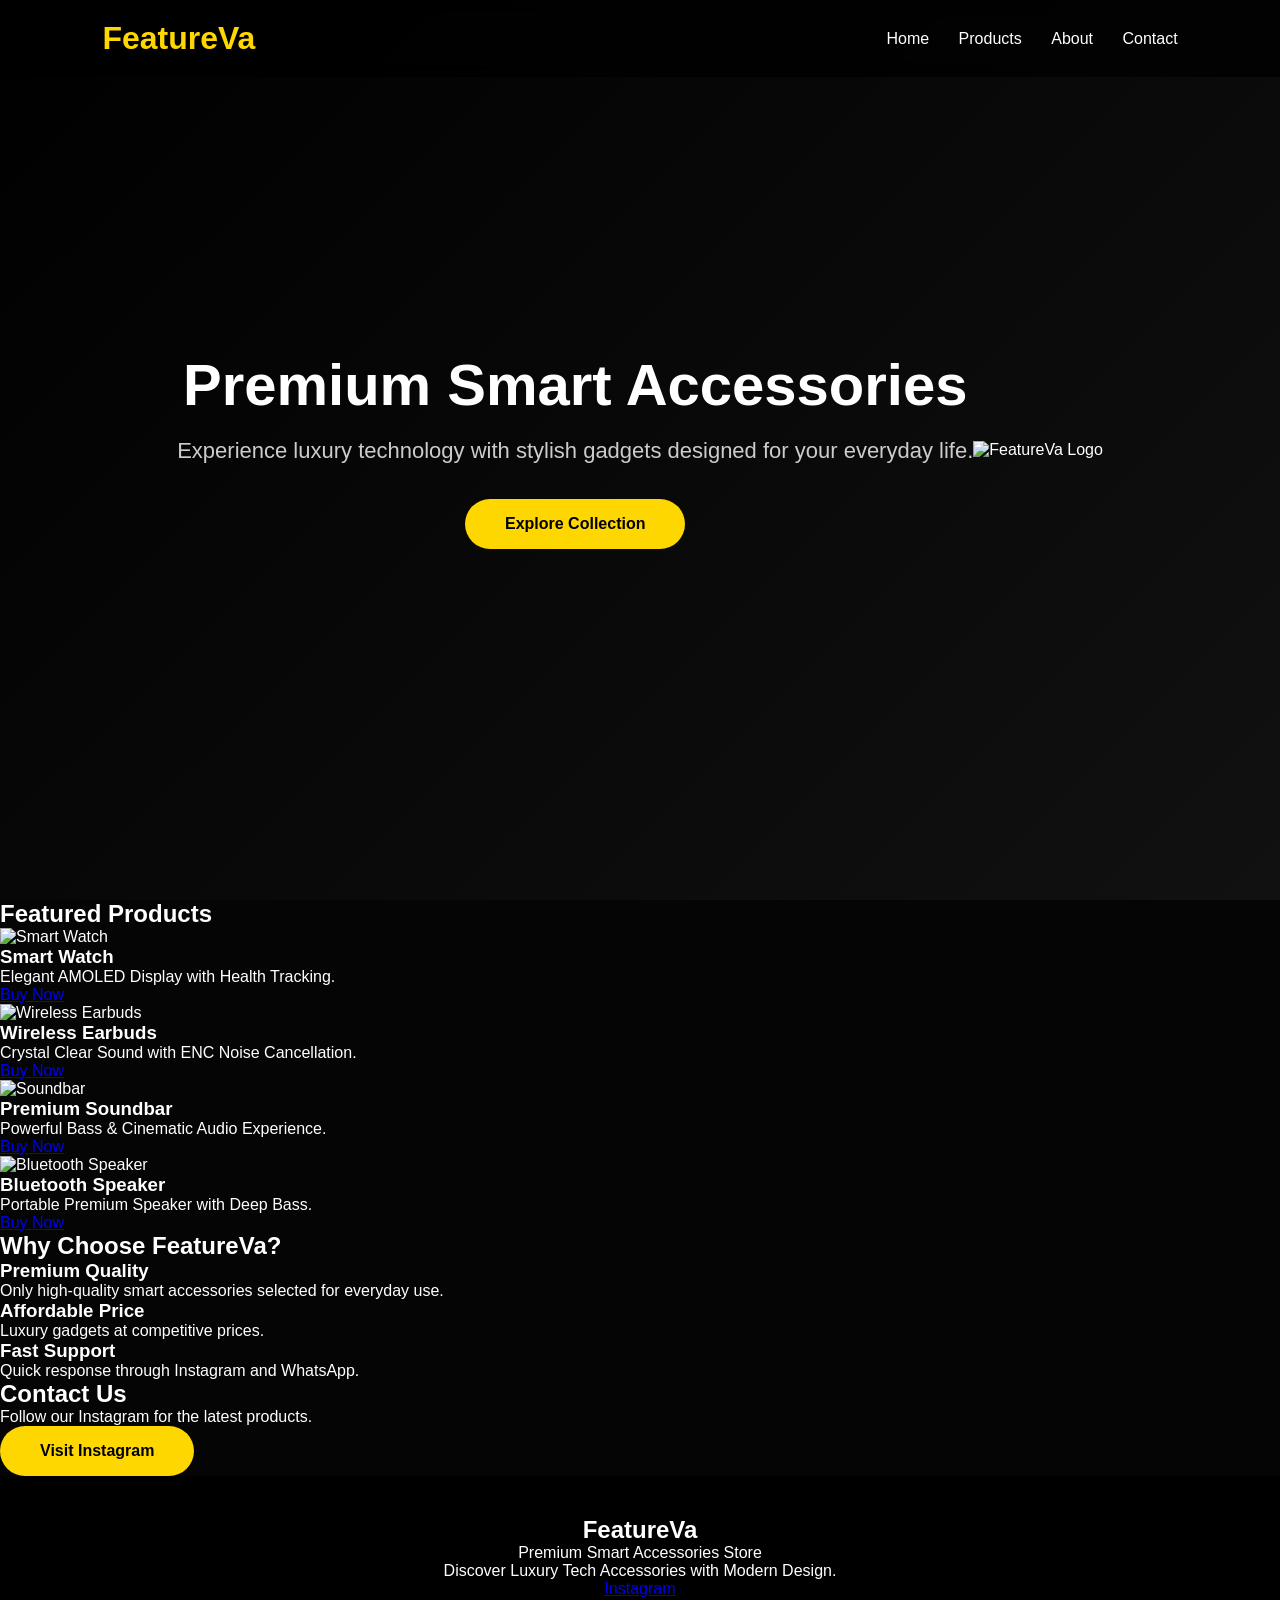
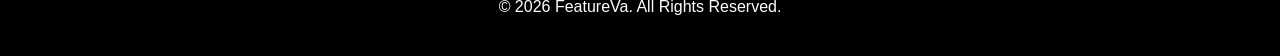
==== index.html @ eed5c411 "Update index.html" ====
<!DOCTYPE html>
<html lang="en">
<head>

<meta charset="UTF-8">
<meta name="viewport" content="width=device-width, initial-scale=1.0">

<title>FeatureVa | Premium Smart Accessories</title>

<link rel="stylesheet" href="style.css">

<link href="https://fonts.googleapis.com/css2?family=Poppins:wght@300;400;500;600;700;800&display=swap" rel="stylesheet">

</head>

<body>

<header>

<div class="logo">

FeatureVa

</div>

<nav>

<a href="#">Home</a>

<a href="#products">Products</a>

<a href="#about">About</a>

<a href="#contact">Contact</a>

</nav>

</header>

<section class="hero">

<div class="hero-text">

<h1>

Premium Smart Accessories

</h1>

<p>

Experience luxury technology with stylish gadgets designed for your everyday life.

</p>

<a href="#products" class="btn">

Explore Collection

</a>

</div>

<div class="hero-image">

<img src="logo.png" alt="FeatureVa Logo">

</div>

</section>

<section id="products">

<h2>

Featured Products

</h2>

<div class="product-grid">
  <div class="product-card">
<img src="watch.jpg" alt="Smart Watch">
<h3>Smart Watch</h3>
<p>Elegant AMOLED Display with Health Tracking.</p>
<a href="#" class="buy-btn">Buy Now</a>
</div>

<div class="product-card">
<img src="earbuds.jpg" alt="Wireless Earbuds">
<h3>Wireless Earbuds</h3>
<p>Crystal Clear Sound with ENC Noise Cancellation.</p>
<a href="#" class="buy-btn">Buy Now</a>
</div>

<div class="product-card">
<img src="soundbar.jpg" alt="Soundbar">
<h3>Premium Soundbar</h3>
<p>Powerful Bass & Cinematic Audio Experience.</p>
<a href="#" class="buy-btn">Buy Now</a>
</div>

<div class="product-card">
<img src="speaker.jpg" alt="Bluetooth Speaker">
<h3>Bluetooth Speaker</h3>
<p>Portable Premium Speaker with Deep Bass.</p>
<a href="#" class="buy-btn">Buy Now</a>
</div>

</div>

</section>

<section id="about">

<h2>Why Choose FeatureVa?</h2>

<div class="about-box">

<div class="about-item">
<h3>Premium Quality</h3>
<p>Only high-quality smart accessories selected for everyday use.</p>
</div>

<div class="about-item">
<h3>Affordable Price</h3>
<p>Luxury gadgets at competitive prices.</p>
</div>

<div class="about-item">
<h3>Fast Support</h3>
<p>Quick response through Instagram and WhatsApp.</p>
</div>

</div>

</section>

<section id="contact">

<h2>Contact Us</h2>

<p>Follow our Instagram for the latest products.</p>

<a href="https://instagram.com/featureva05" target="_blank" class="btn">

Visit Instagram

</a>

</section>
<footer>

<div class="footer-content">

<h2>FeatureVa</h2>

<p>Premium Smart Accessories Store</p>

<p>
Discover Luxury Tech Accessories with Modern Design.
</p>

<div class="social-links">

<a href="https://instagram.com/featureva05" target="_blank">
Instagram
</a>

</div>

<p class="copyright">

© 2026 FeatureVa. All Rights Reserved.

</p>

</div>

</footer>

<script src="script.js"></script>

</body>

</html>
---- style.css ----
*{
margin:0;
padding:0;
box-sizing:border-box;
scroll-behavior:smooth;
font-family:Arial,sans-serif;
}

body{
background:#050505;
color:#fff;
}

header{
position:fixed;
top:0;
left:0;
width:100%;
padding:20px 8%;
display:flex;
justify-content:space-between;
align-items:center;
background:rgba(0,0,0,.75);
backdrop-filter:blur(10px);
z-index:999;
}

.logo{
font-size:32px;
font-weight:bold;
color:#FFD700;
}

nav a{
color:white;
text-decoration:none;
margin-left:25px;
transition:.3s;
}

nav a:hover{
color:#FFD700;
}

.hero{
height:100vh;
display:flex;
justify-content:center;
align-items:center;
text-align:center;
padding:20px;
background:linear-gradient(135deg,#000,#111);
}

.hero h1{
font-size:58px;
margin-bottom:20px;
}

.hero p{
font-size:22px;
color:#ccc;
margin-bottom:35px;
}

.btn{
display:inline-block;
padding:16px 40px;
border-radius:40px;
background:#FFD700;
color:#000;
text-decoration:none;
font-weight:bold;
transition:.3s;
}

.btn:hover{
transform:scale(1.08);
box-shadow:0 0 30px #FFD700;
}

.products{
padding:100px 8%;
}

.products h2{
text-align:center;
font-size:42px;
margin-bottom:40px;
}

.grid{
display:grid;
grid-template-columns:repeat(auto-fit,minmax(250px,1fr));
gap:25px;
}

.card{
background:#111;
padding:20px;
border-radius:18px;
transition:.4s;
}

.card:hover{
transform:translateY(-10px);
box-shadow:0 0 25px rgba(255,215,0,.35);
}

.card img{
width:100%;
border-radius:12px;
margin-bottom:15px;
}

footer{
background:#000;
padding:40px;
text-align:center;
}
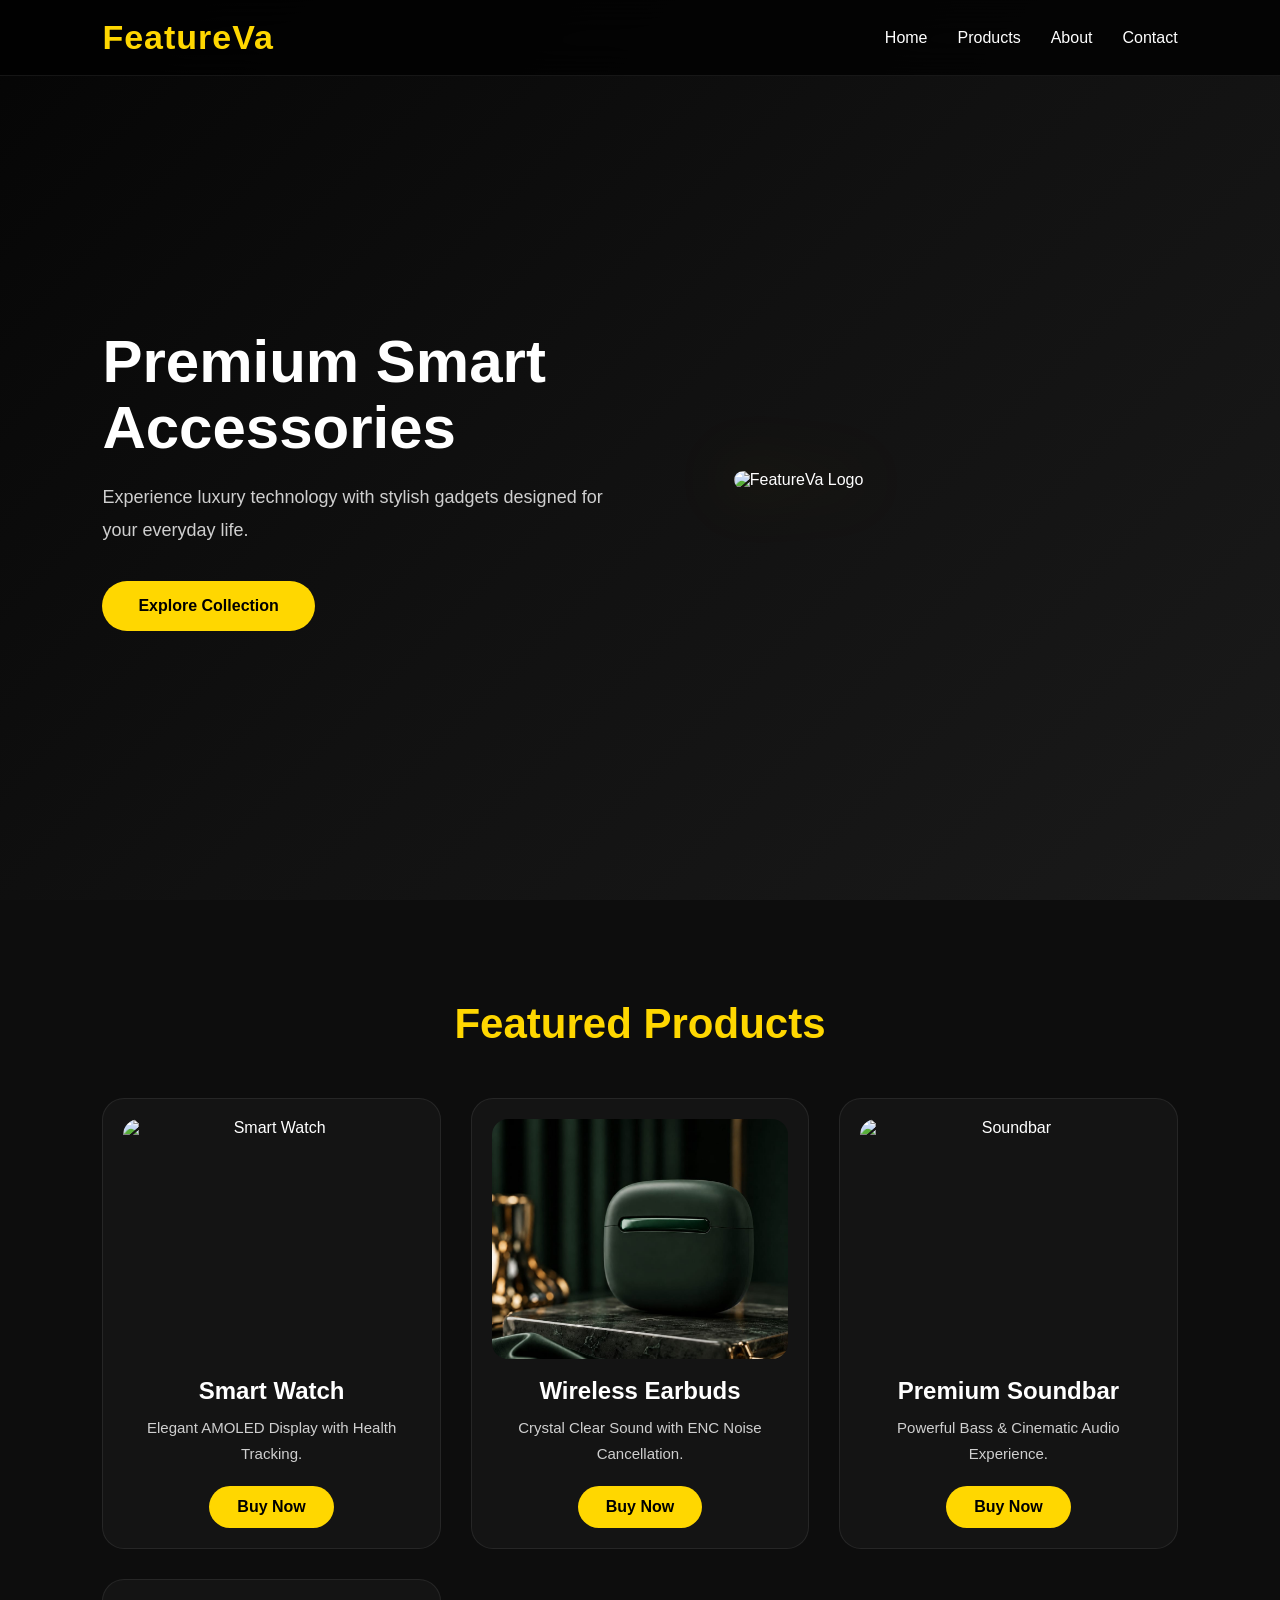
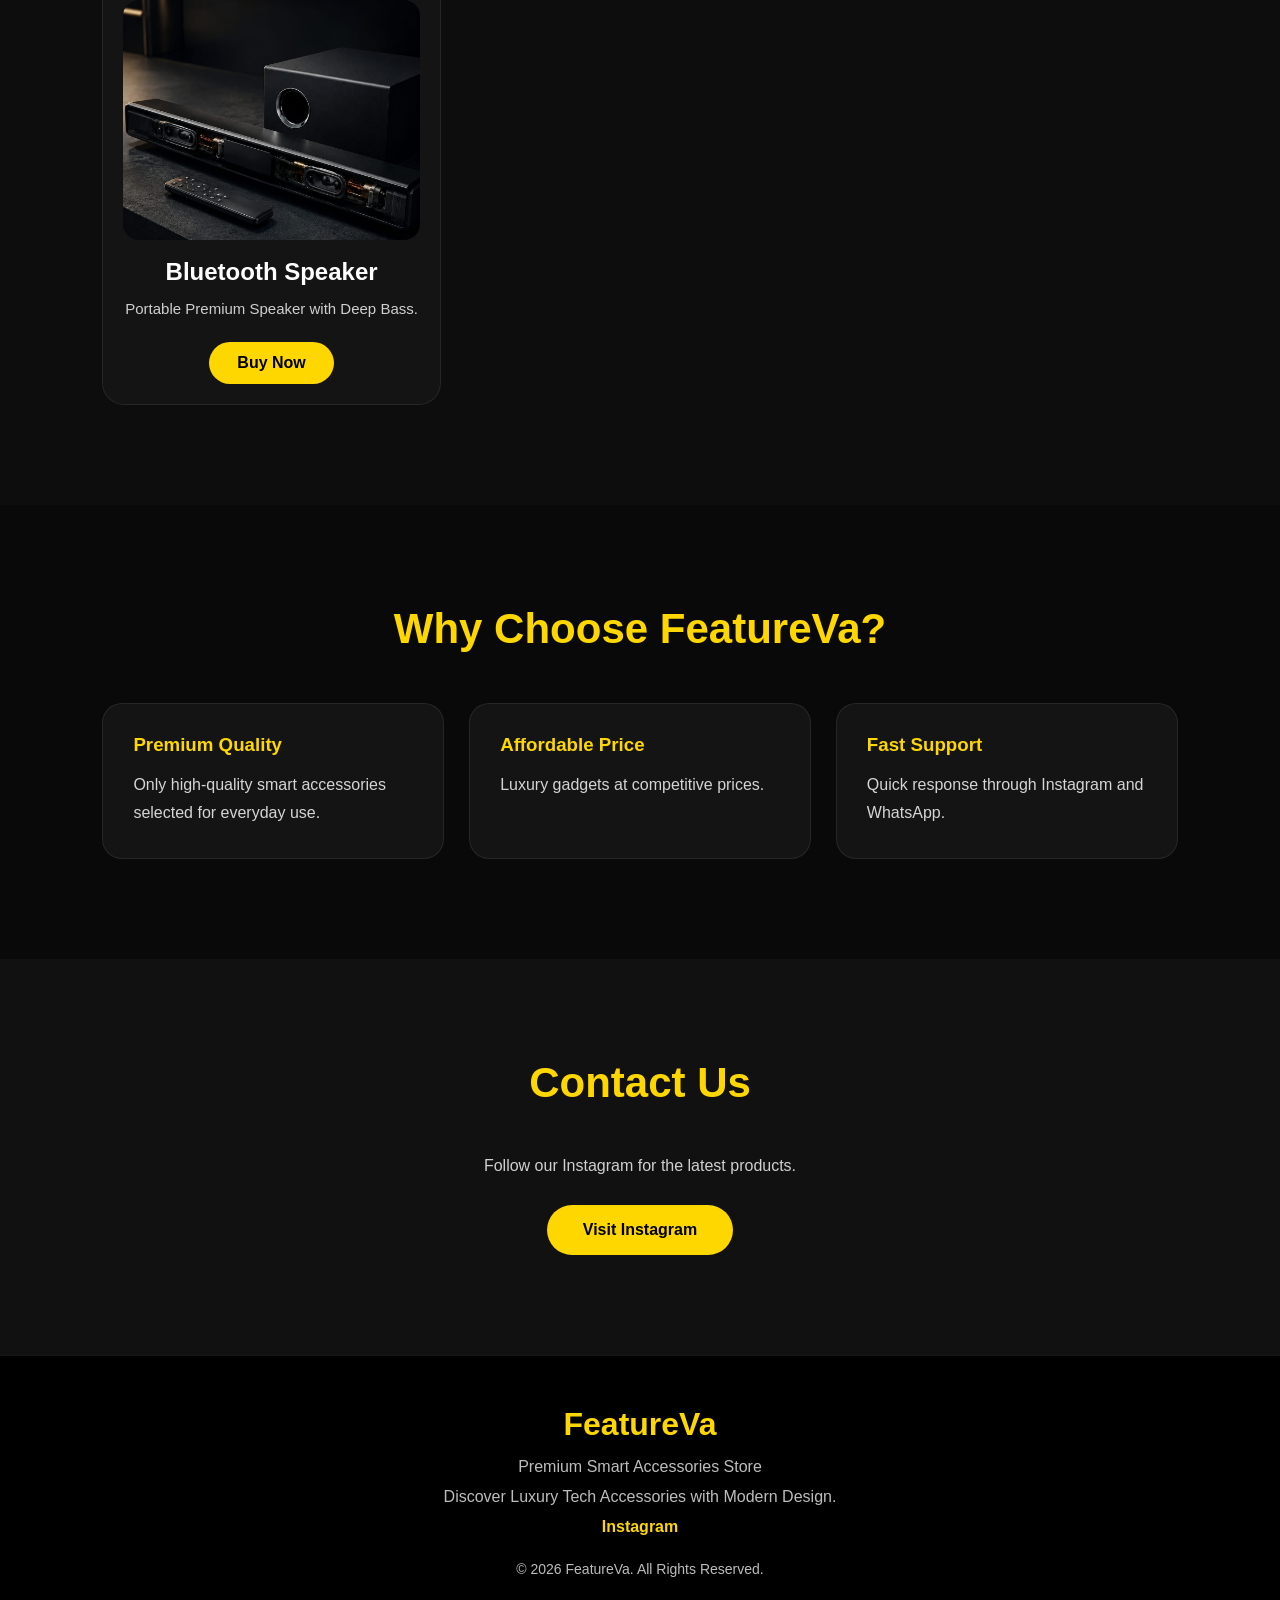
==== commit 04261459: "Update index.html" ====
--- a/index.html
+++ b/index.html
@@ -86,7 +86,7 @@
 </div>
 
 <div class="product-card">
-<img src="earbuds.jpg" alt="Wireless Earbuds">
+<img src="IMG-20260627-WA0021.jpg" alt="Wireless Earbuds">
 <h3>Wireless Earbuds</h3>
 <p>Crystal Clear Sound with ENC Noise Cancellation.</p>
 <a href="#" class="buy-btn">Buy Now</a>
@@ -100,7 +100,7 @@
 </div>
 
 <div class="product-card">
-<img src="speaker.jpg" alt="Bluetooth Speaker">
+<img src="IMG-20260627-WA0020.jpg" alt="Soundbar">
 <h3>Bluetooth Speaker</h3>
 <p>Portable Premium Speaker with Deep Bass.</p>
 <a href="#" class="buy-btn">Buy Now</a>
--- a/style.css
+++ b/style.css
@@ -1,14 +1,26 @@
+/* ===== FeatureVa Premium CSS - Part 1 ===== */
+
 *{
 margin:0;
 padding:0;
 box-sizing:border-box;
 scroll-behavior:smooth;
-font-family:Arial,sans-serif;
 }
 
 body{
-background:#050505;
+font-family:'Poppins',sans-serif;
+background:#070707;
 color:#fff;
+overflow-x:hidden;
+}
+
+a{
+text-decoration:none;
+}
+
+img{
+max-width:100%;
+display:block;
 }
 
 header{
@@ -16,105 +28,385 @@
 top:0;
 left:0;
 width:100%;
-padding:20px 8%;
+padding:18px 8%;
 display:flex;
 justify-content:space-between;
 align-items:center;
 background:rgba(0,0,0,.75);
-backdrop-filter:blur(10px);
+backdrop-filter:blur(18px);
+border-bottom:1px solid rgba(255,255,255,.08);
 z-index:999;
 }
 
 .logo{
-font-size:32px;
-font-weight:bold;
-color:#FFD700;
+font-size:34px;
+font-weight:700;
+color:#FFD700;
+letter-spacing:1px;
+}
+
+nav{
+display:flex;
+gap:30px;
 }
 
 nav a{
-color:white;
-text-decoration:none;
-margin-left:25px;
+color:#fff;
+font-size:16px;
+transition:.35s;
+}
+
+nav a:hover{
+color:#FFD700;
+}
+
+.hero{
+min-height:100vh;
+display:flex;
+justify-content:space-between;
+align-items:center;
+padding:140px 8% 80px;
+gap:60px;
+background:linear-gradient(135deg,#050505,#111,#1a1a1a);
+}
+
+.hero-text{
+flex:1;
+}
+
+.hero-text h1{
+font-size:60px;
+line-height:1.1;
+margin-bottom:20px;
+}
+
+.hero-text p{
+font-size:18px;
+line-height:1.8;
+color:#cfcfcf;
+margin-bottom:35px;
+max-width:520px;
+}
+
+.btn{
+display:inline-block;
+padding:16px 36px;
+background:#FFD700;
+color:#000;
+font-weight:600;
+border-radius:40px;
 transition:.3s;
 }
 
-nav a:hover{
-color:#FFD700;
-}
-
-.hero{
-height:100vh;
+.btn:hover{
+transform:translateY(-4px);
+box-shadow:0 0 25px rgba(255,215,0,.5);
+}
+
+.hero-image{
+flex:1;
 display:flex;
 justify-content:center;
-align-items:center;
-text-align:center;
+}
+
+.hero-image img{
+width:380px;
+border-radius:24px;
+filter:drop-shadow(0 0 30px rgba(255,215,0,.25));
+}
+/* ===== FeatureVa Premium CSS - Part 2 ===== */
+
+#products{
+padding:100px 8%;
+background:#0d0d0d;
+}
+
+#products h2,
+#about h2,
+#contact h2{
+text-align:center;
+font-size:42px;
+margin-bottom:50px;
+color:#FFD700;
+}
+
+.product-grid{
+display:grid;
+grid-template-columns:repeat(auto-fit,minmax(250px,1fr));
+gap:30px;
+}
+
+.product-card{
+background:#141414;
+border:1px solid rgba(255,255,255,.08);
+border-radius:22px;
 padding:20px;
-background:linear-gradient(135deg,#000,#111);
-}
-
-.hero h1{
-font-size:58px;
+text-align:center;
+transition:.4s;
+}
+
+.product-card:hover{
+transform:translateY(-10px);
+box-shadow:0 0 30px rgba(255,215,0,.25);
+}
+
+.product-card img{
+width:100%;
+height:240px;
+object-fit:cover;
+border-radius:16px;
+margin-bottom:18px;
+}
+
+.product-card h3{
+font-size:24px;
+margin-bottom:10px;
+}
+
+.product-card p{
+color:#cfcfcf;
+font-size:15px;
+line-height:1.7;
 margin-bottom:20px;
 }
 
-.hero p{
-font-size:22px;
-color:#ccc;
-margin-bottom:35px;
-}
-
-.btn{
+.buy-btn{
 display:inline-block;
-padding:16px 40px;
-border-radius:40px;
+padding:12px 28px;
 background:#FFD700;
 color:#000;
-text-decoration:none;
-font-weight:bold;
+border-radius:35px;
+font-weight:600;
 transition:.3s;
 }
 
-.btn:hover{
-transform:scale(1.08);
-box-shadow:0 0 30px #FFD700;
-}
-
-.products{
+.buy-btn:hover{
+background:#fff;
+transform:scale(1.05);
+}
+
+#about{
 padding:100px 8%;
-}
-
-.products h2{
-text-align:center;
-font-size:42px;
-margin-bottom:40px;
-}
-
-.grid{
+background:#090909;
+}
+
+.about-box{
 display:grid;
 grid-template-columns:repeat(auto-fit,minmax(250px,1fr));
 gap:25px;
 }
 
-.card{
+.about-item{
+background:#141414;
+padding:30px;
+border-radius:20px;
+border:1px solid rgba(255,255,255,.08);
+transition:.3s;
+}
+
+.about-item:hover{
+transform:translateY(-8px);
+}
+
+.about-item h3{
+color:#FFD700;
+margin-bottom:15px;
+}
+
+.about-item p{
+color:#d5d5d5;
+line-height:1.8;
+}
+
+#contact{
+padding:100px 8%;
+text-align:center;
 background:#111;
-padding:20px;
-border-radius:18px;
-transition:.4s;
-}
-
-.card:hover{
-transform:translateY(-10px);
-box-shadow:0 0 25px rgba(255,215,0,.35);
-}
-
-.card img{
-width:100%;
-border-radius:12px;
-margin-bottom:15px;
+}
+
+#contact p{
+margin-bottom:30px;
+color:#d0d0d0;
 }
 
 footer{
 background:#000;
-padding:40px;
-text-align:center;
-}
+padding:50px 8%;
+text-align:center;
+border-top:1px solid rgba(255,255,255,.08);
+}
+
+.footer-content h2{
+font-size:32px;
+color:#FFD700;
+margin-bottom:15px;
+}
+
+.footer-content p{
+color:#bdbdbd;
+margin-bottom:12px;
+}
+
+.social-links a{
+color:#FFD700;
+font-weight:600;
+}
+
+.copyright{
+margin-top:25px;
+font-size:14px;
+color:#777;
+}
+/* ===== FeatureVa Premium CSS - Part 3 ===== */
+
+html{
+scroll-behavior:smooth;
+}
+
+section{
+width:100%;
+}
+
+button,
+.btn,
+.buy-btn{
+cursor:pointer;
+}
+
+.product-card,
+.about-item,
+.btn,
+.buy-btn{
+transition:all .35s ease;
+}
+
+.product-card:hover{
+border-color:#FFD700;
+}
+
+.hero-image img{
+animation:float 4s ease-in-out infinite;
+}
+
+@keyframes float{
+
+0%{
+transform:translateY(0px);
+}
+
+50%{
+transform:translateY(-12px);
+}
+
+100%{
+transform:translateY(0px);
+}
+
+}
+
+@media(max-width:992px){
+
+.hero{
+
+flex-direction:column-reverse;
+text-align:center;
+padding-top:120px;
+
+}
+
+.hero-text p{
+
+margin:auto;
+margin-bottom:30px;
+
+}
+
+.hero-image img{
+
+width:260px;
+
+}
+
+header{
+
+padding:15px 5%;
+
+}
+
+.logo{
+
+font-size:28px;
+
+}
+
+nav{
+
+gap:15px;
+
+}
+
+}
+
+@media(max-width:768px){
+
+.hero h1{
+
+font-size:38px;
+
+}
+
+#products h2,
+#about h2,
+#contact h2{
+
+font-size:30px;
+
+}
+
+.product-grid,
+.about-box{
+
+grid-template-columns:1fr;
+
+}
+
+nav{
+
+display:none;
+
+}
+
+header{
+
+justify-content:center;
+
+}
+
+.btn,
+.buy-btn{
+
+width:100%;
+text-align:center;
+
+}
+
+}
+
+::-webkit-scrollbar{
+
+width:8px;
+
+}
+
+::-webkit-scrollbar-track{
+
+background:#111;
+
+}
+
+::-webkit-scrollbar-thumb{
+
+background:#FFD700;
+border-radius:20px;
+
+}
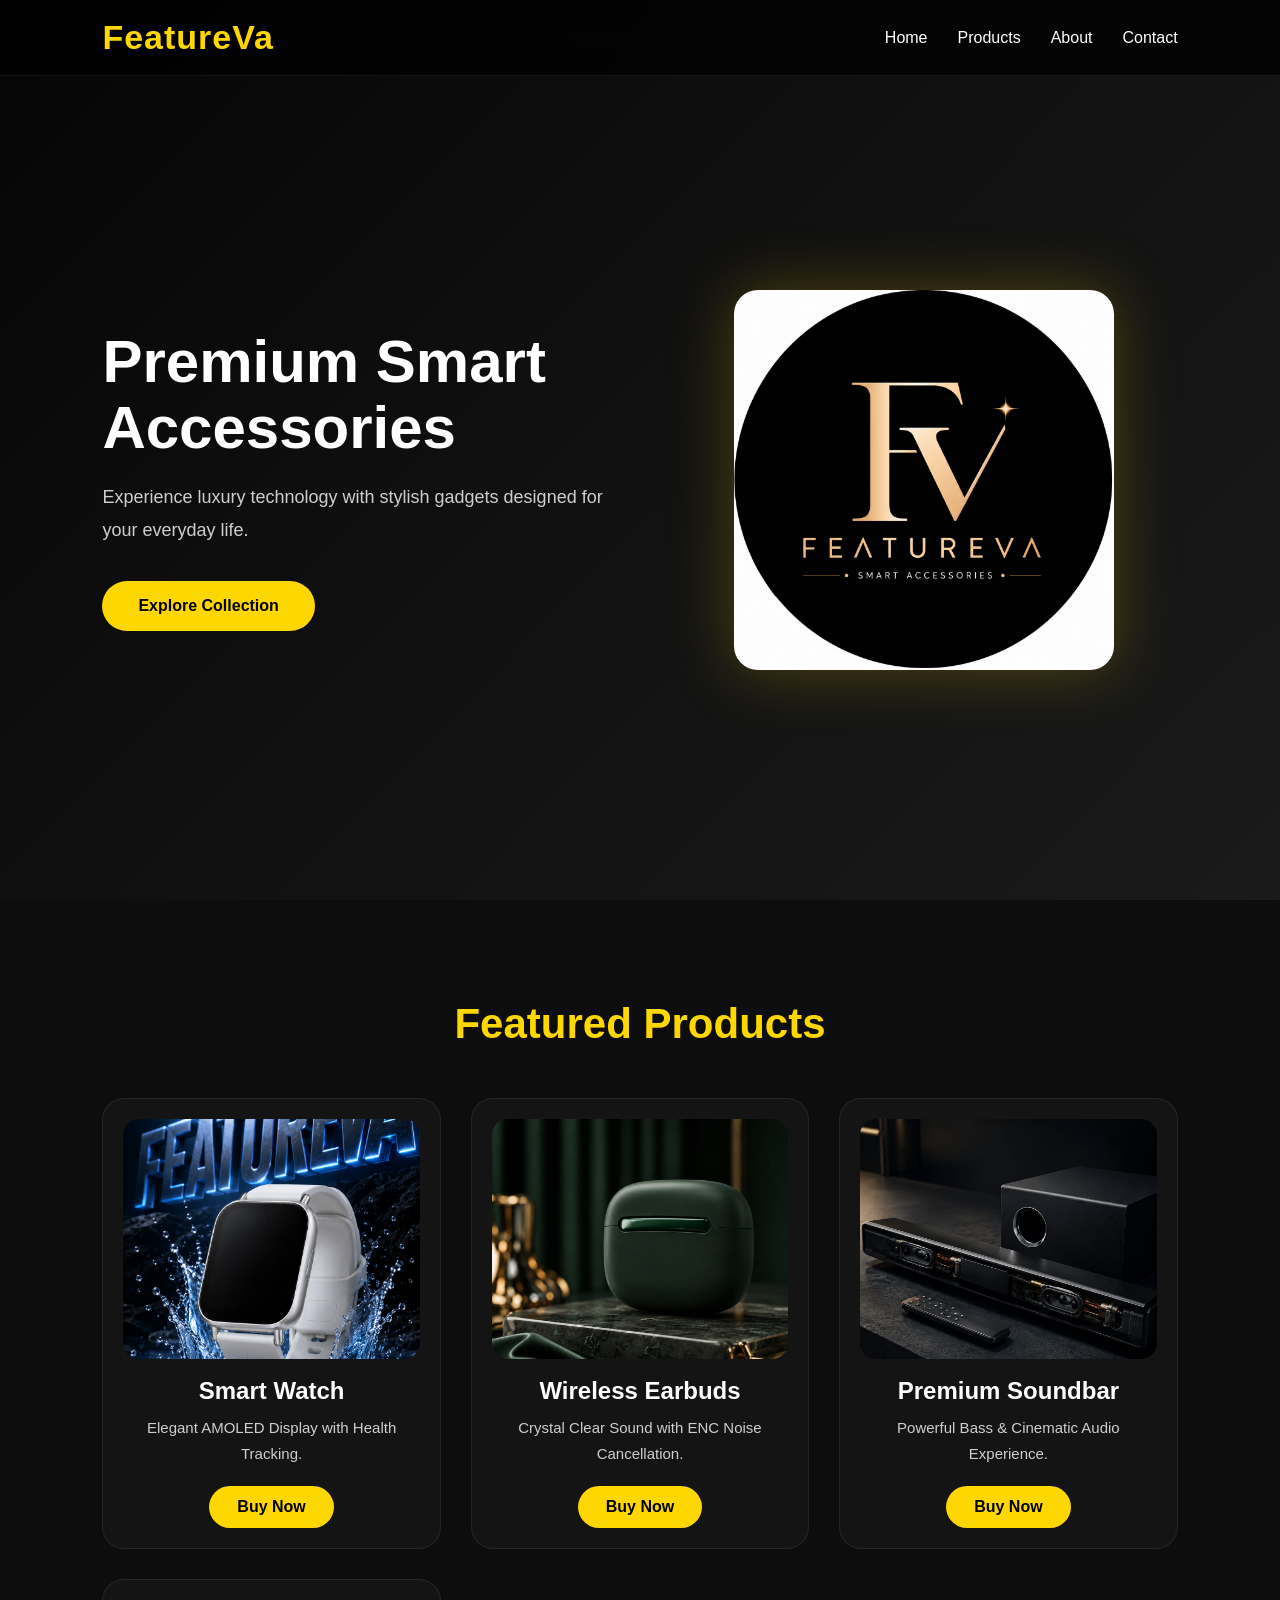
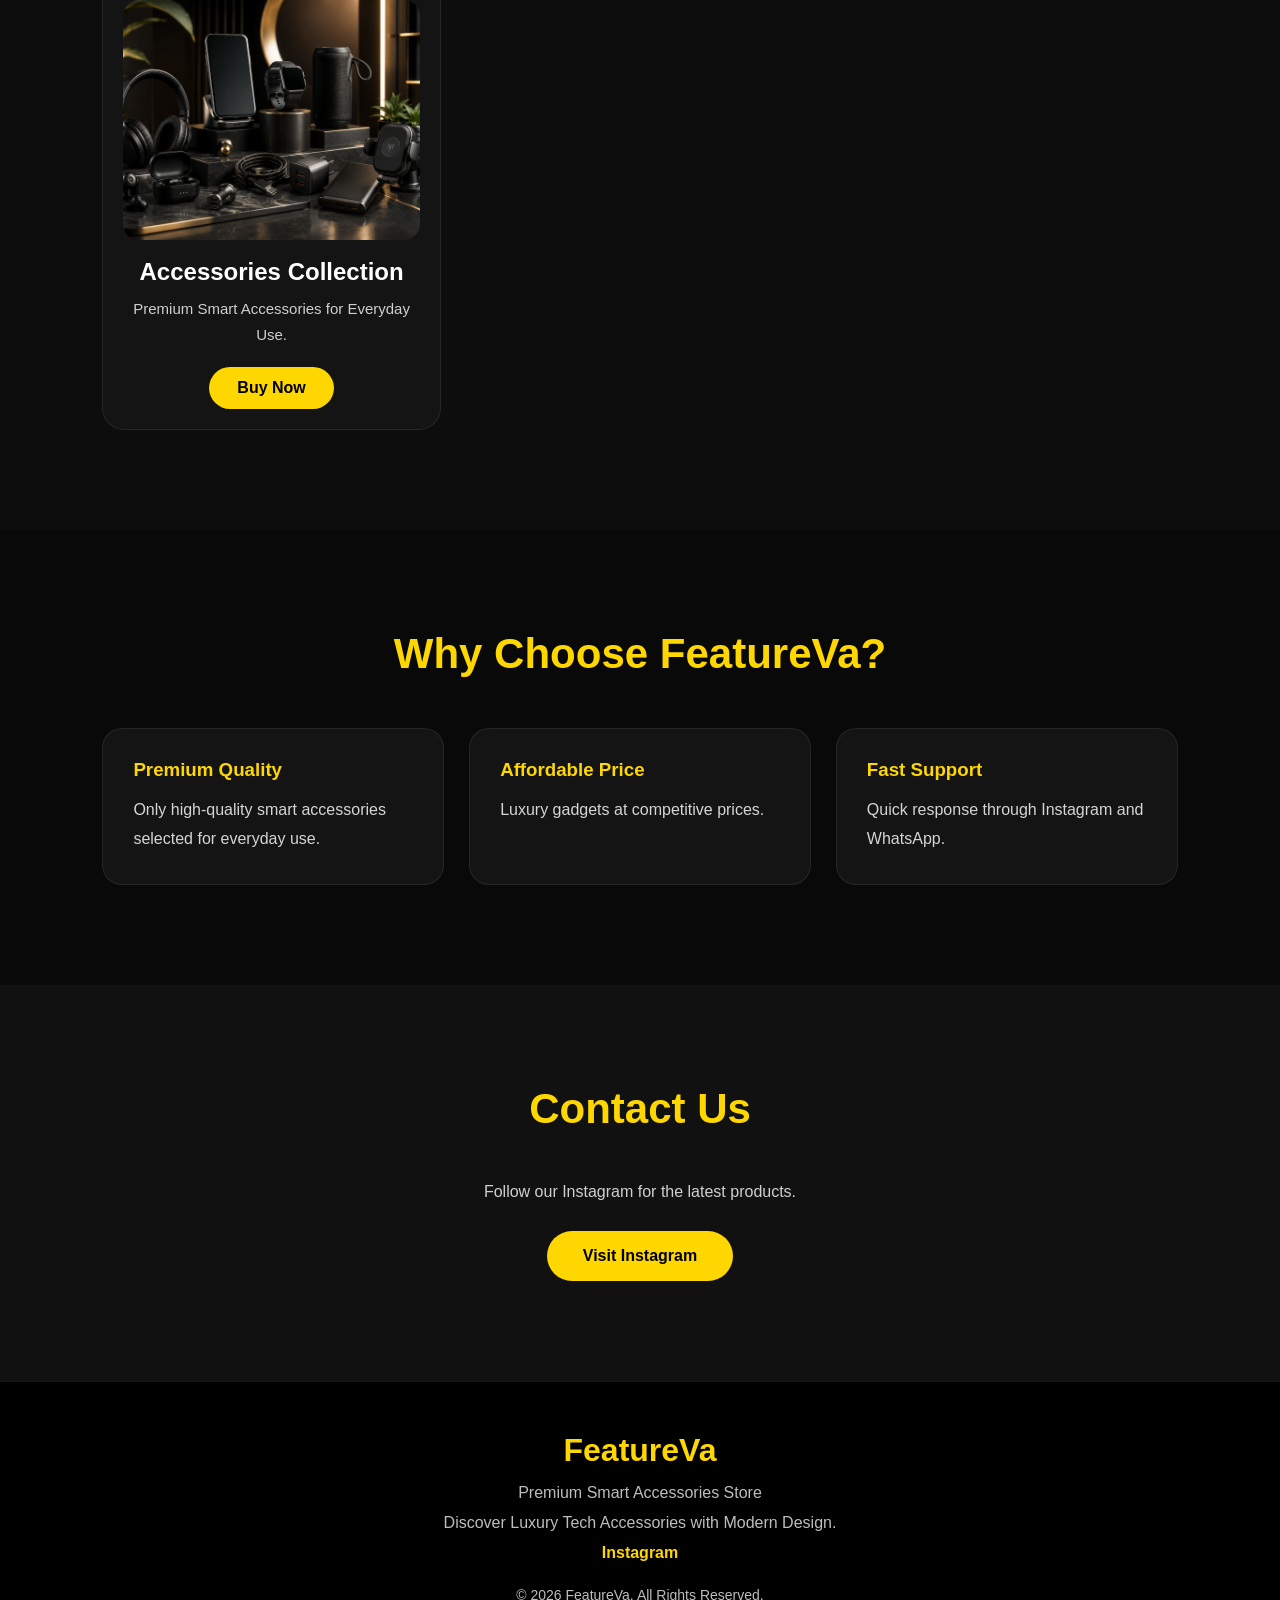
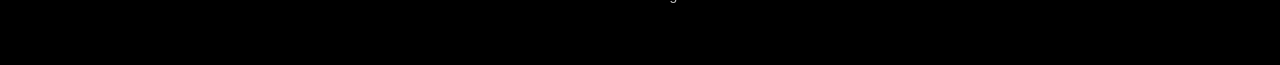
==== commit 11c148ff: "Update index.html" ====
--- a/index.html
+++ b/index.html
@@ -63,7 +63,7 @@
 
 <div class="hero-image">
 
-<img src="logo.png" alt="FeatureVa Logo">
+<img src="97d1e217-408f-4baa-838b-a1dc41bce13e.png" alt="FeatureVa Logo">
 
 </div>
 
@@ -79,7 +79,7 @@
 
 <div class="product-grid">
   <div class="product-card">
-<img src="watch.jpg" alt="Smart Watch">
+<img src="45abeb6c-3d2c-4a5a-8f73-3a9f0c1a80ef.png" alt="Smart Watch">
 <h3>Smart Watch</h3>
 <p>Elegant AMOLED Display with Health Tracking.</p>
 <a href="#" class="buy-btn">Buy Now</a>
@@ -93,16 +93,16 @@
 </div>
 
 <div class="product-card">
-<img src="soundbar.jpg" alt="Soundbar">
+<img src="IMG-20260627-WA0020.jpg" alt="Soundbar">
 <h3>Premium Soundbar</h3>
 <p>Powerful Bass & Cinematic Audio Experience.</p>
 <a href="#" class="buy-btn">Buy Now</a>
 </div>
 
 <div class="product-card">
-<img src="IMG-20260627-WA0020.jpg" alt="Soundbar">
-<h3>Bluetooth Speaker</h3>
-<p>Portable Premium Speaker with Deep Bass.</p>
+<img src="f4b5af5e-f9b0-4e7a-a59f-e8bc320c8909.png" alt="Accessories Collection">
+<h3>Accessories Collection</h3>
+<p>Premium Smart Accessories for Everyday Use.</p> 
 <a href="#" class="buy-btn">Buy Now</a>
 </div>
 
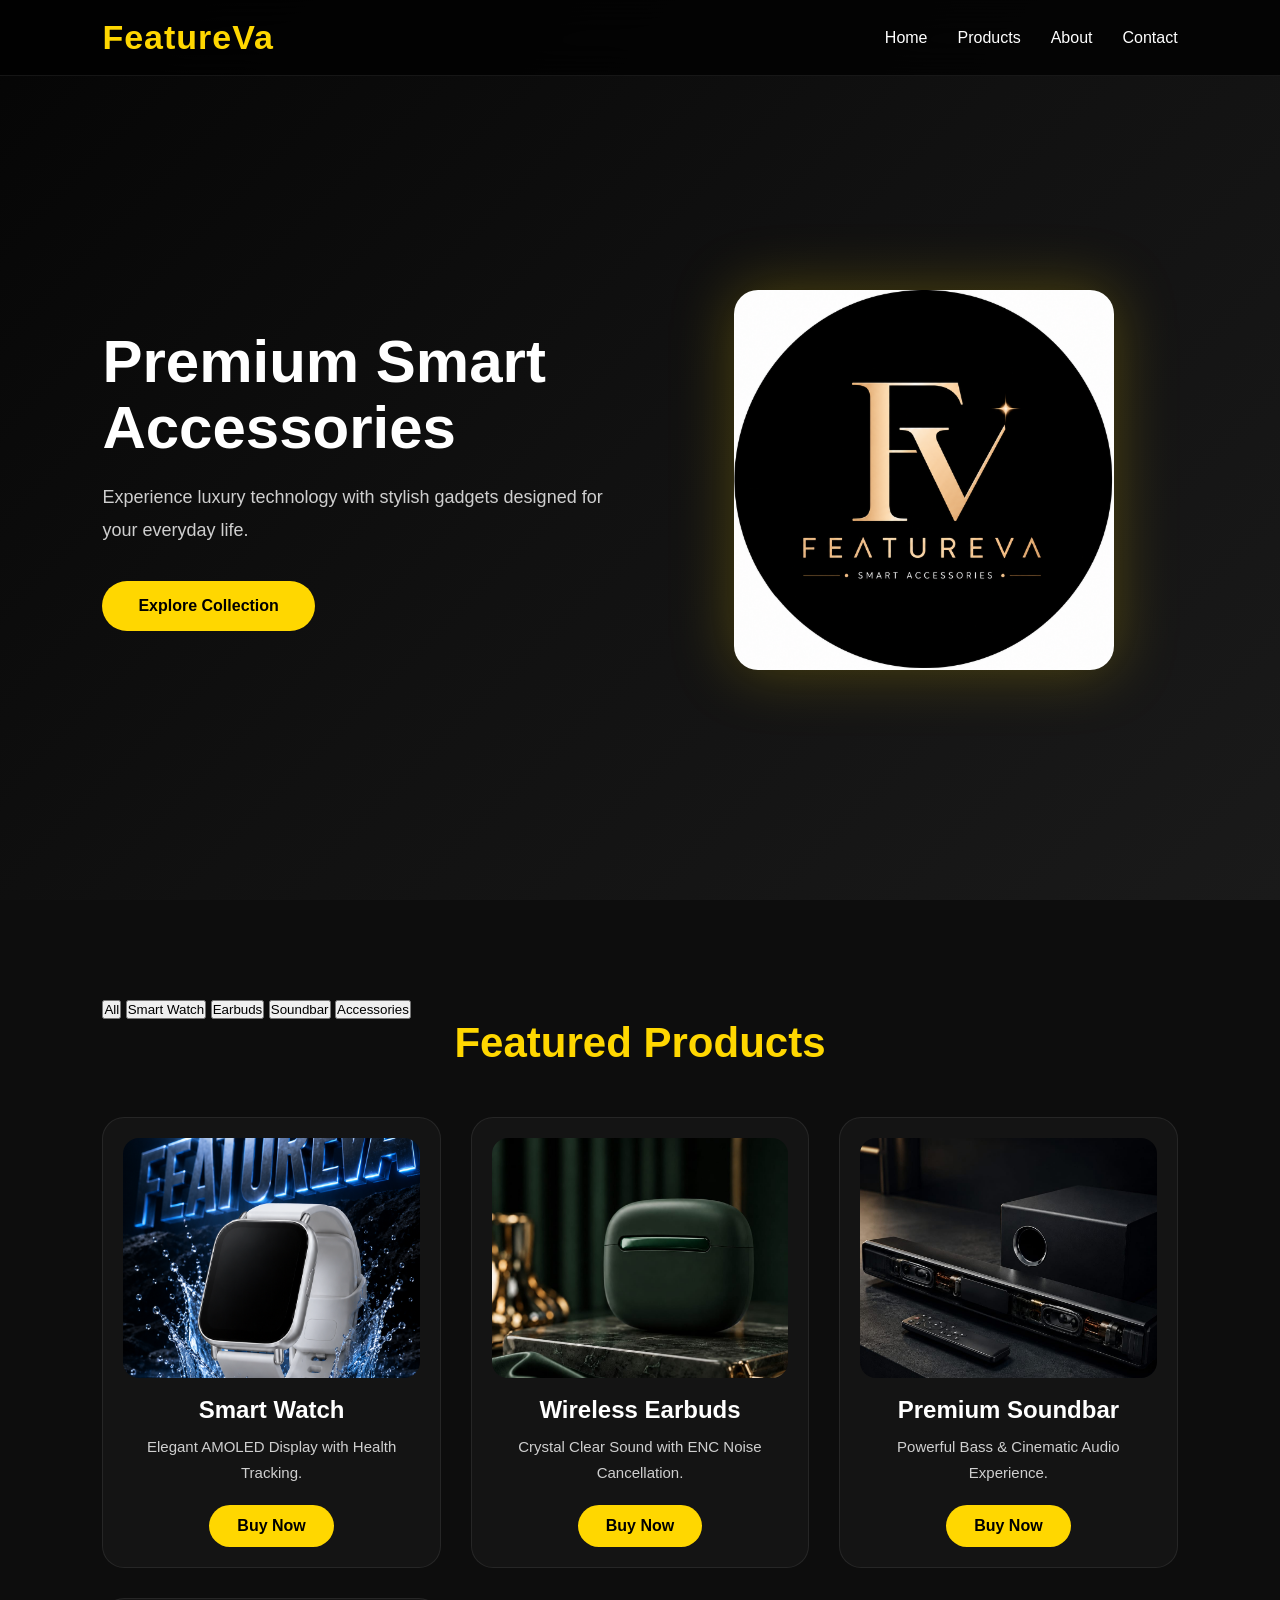
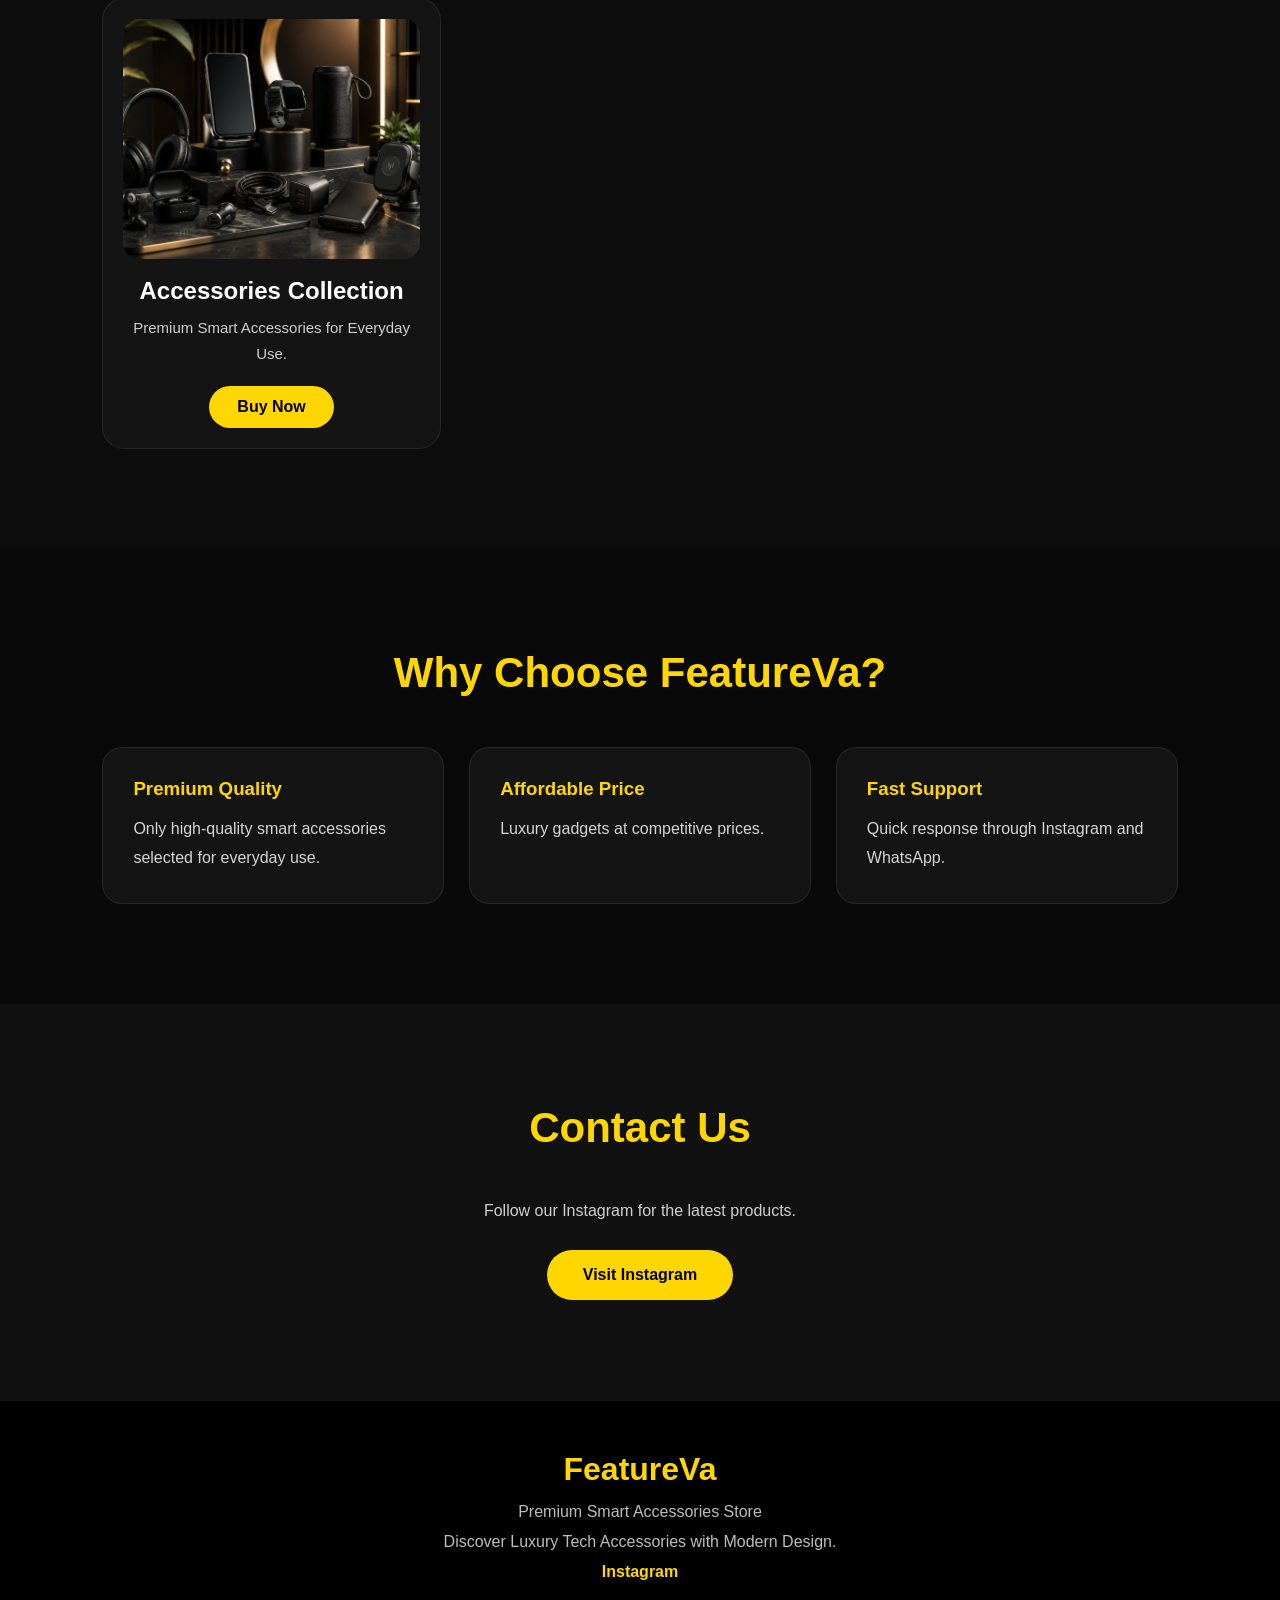
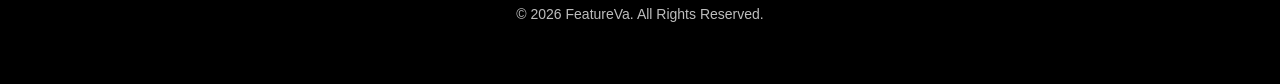
==== commit 97af7f70: "Update index.html" ====
--- a/index.html
+++ b/index.html
@@ -70,6 +70,13 @@
 </section>
 
 <section id="products">
+  <div class="categories">
+    <button>All</button>
+    <button>Smart Watch</button>
+    <button>Earbuds</button>
+    <button>Soundbar</button>
+    <button>Accessories</button>
+  </div>
 
 <h2>
 
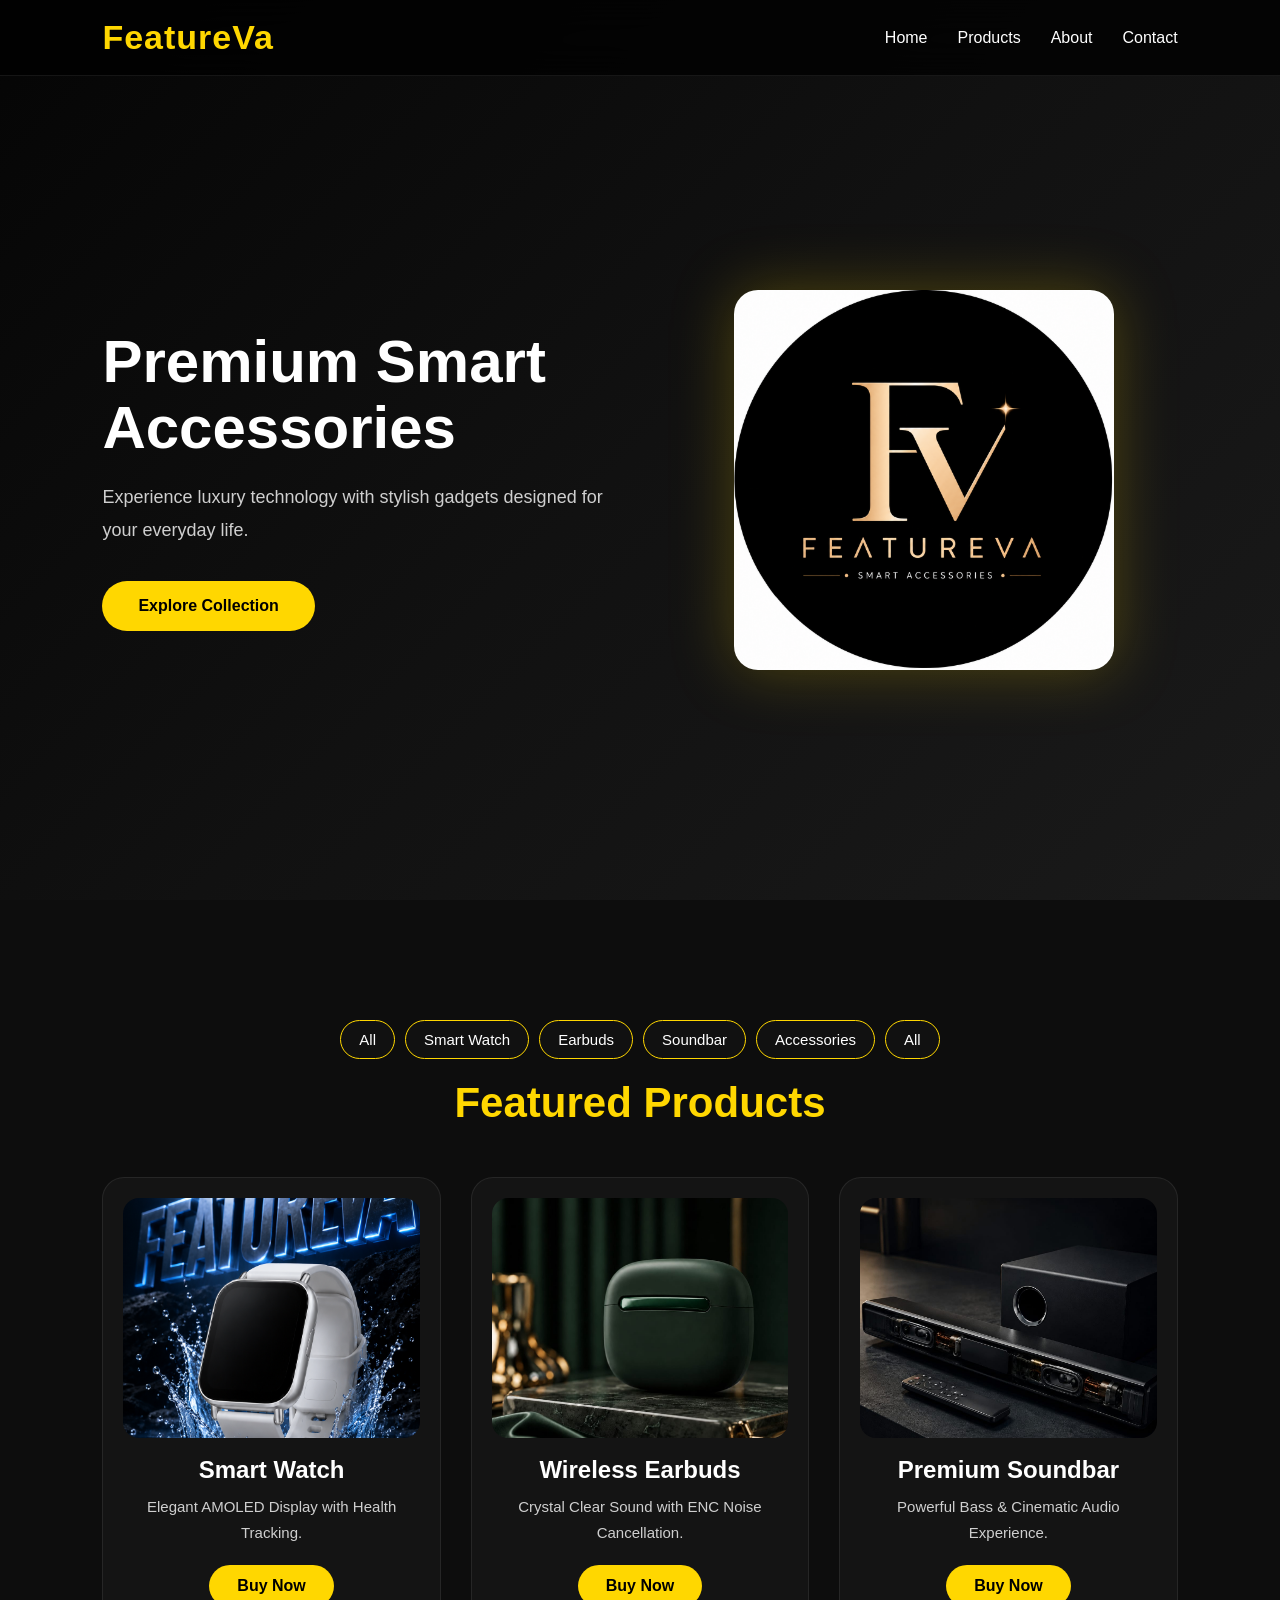
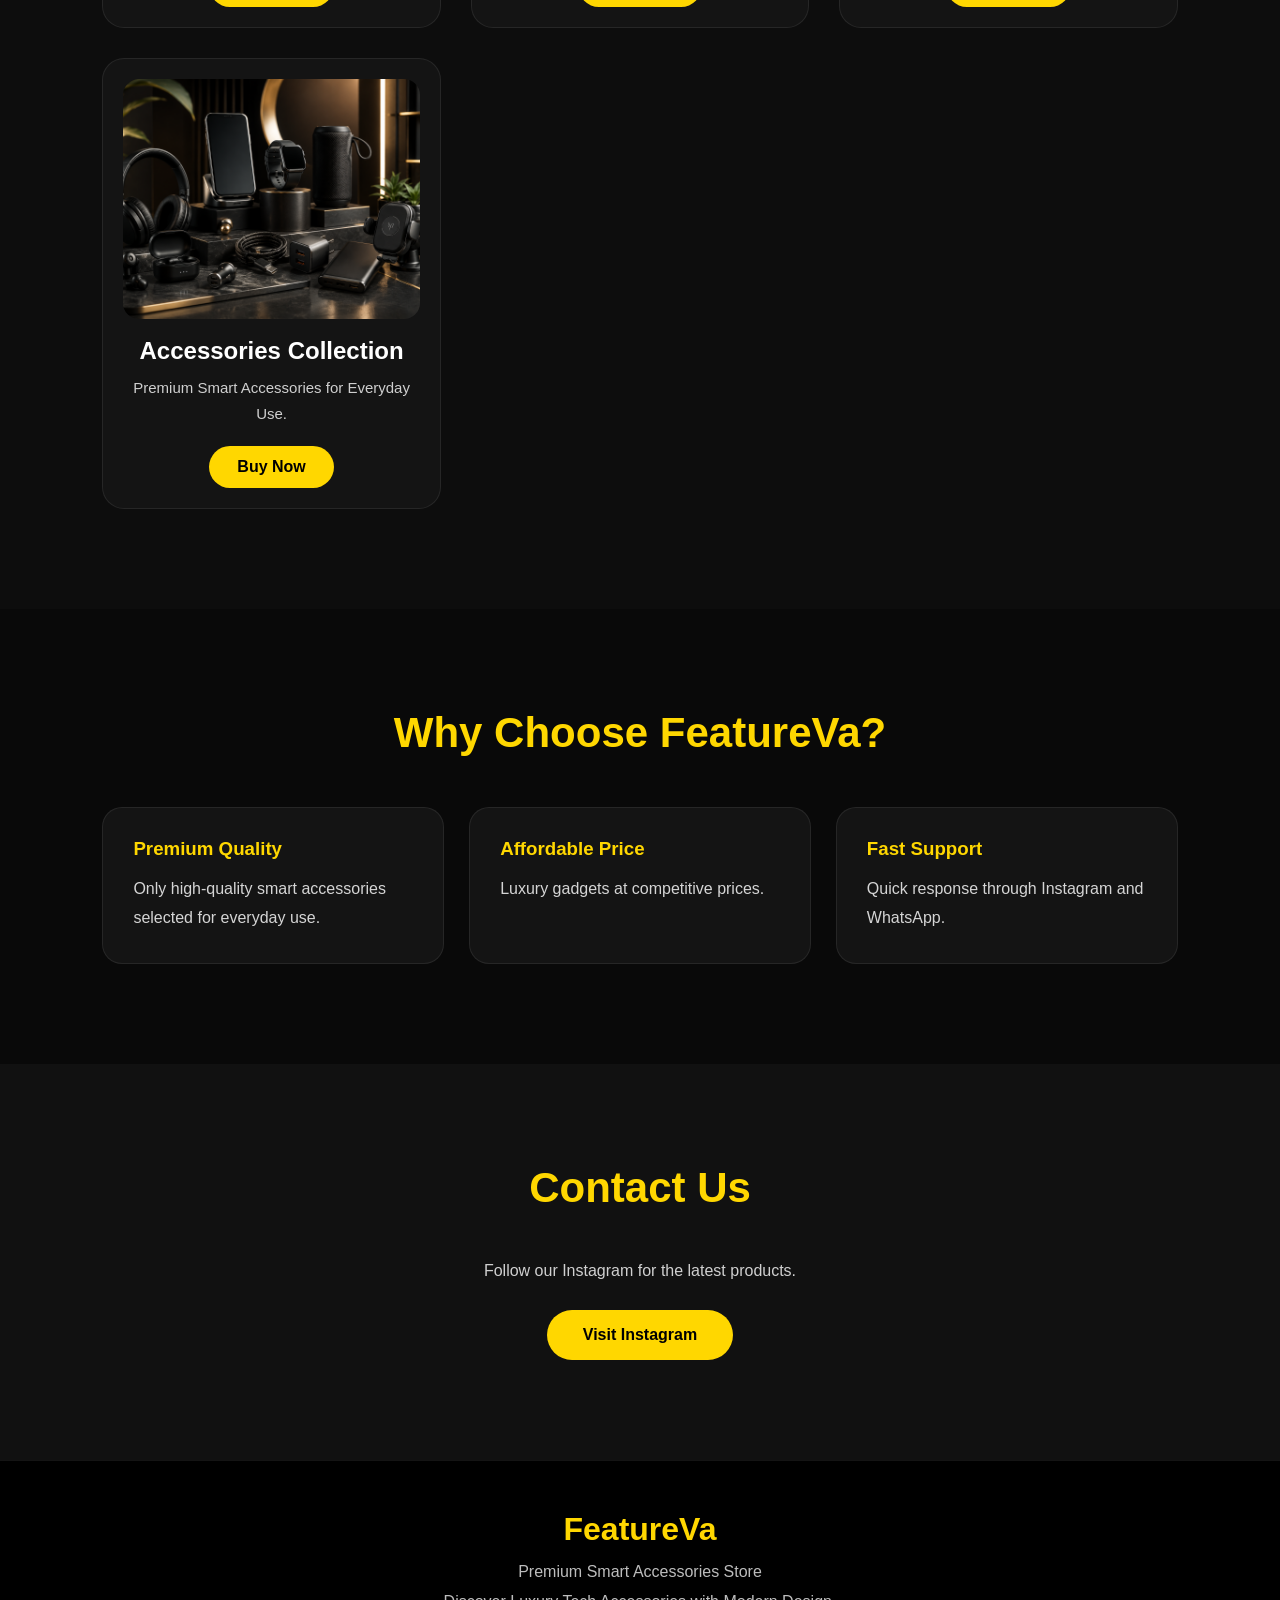
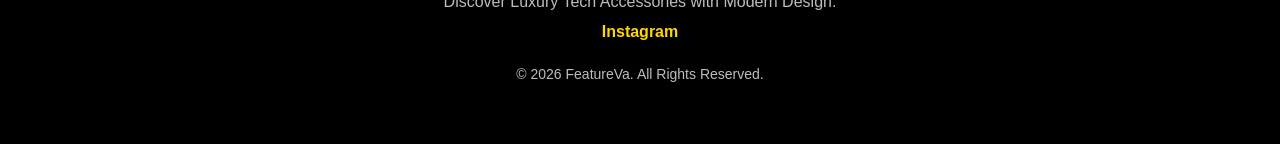
==== commit d91410fa: "Update index.html" ====
--- a/index.html
+++ b/index.html
@@ -72,10 +72,11 @@
 <section id="products">
   <div class="categories">
     <button>All</button>
-    <button>Smart Watch</button>
-    <button>Earbuds</button>
-    <button>Soundbar</button>
-    <button>Accessories</button>
+    <button onclick="filterProducts('watch')">Smart Watch</button>
+<button onclick="filterProducts('earbuds')">Earbuds</button>
+<button onclick="filterProducts('soundbar')">Soundbar</button>
+<button onclick="filterProducts('accessories')">Accessories</button>
+<button onclick="filterProducts('all')">All</button>
   </div>
 
 <h2>
@@ -85,28 +86,28 @@
 </h2>
 
 <div class="product-grid">
-  <div class="product-card">
+  <div class="product-card" data-category="watch"> 
 <img src="45abeb6c-3d2c-4a5a-8f73-3a9f0c1a80ef.png" alt="Smart Watch">
 <h3>Smart Watch</h3>
 <p>Elegant AMOLED Display with Health Tracking.</p>
 <a href="#" class="buy-btn">Buy Now</a>
 </div>
 
-<div class="product-card">
+<div class="product-card" data-category="earbuds">
 <img src="IMG-20260627-WA0021.jpg" alt="Wireless Earbuds">
 <h3>Wireless Earbuds</h3>
 <p>Crystal Clear Sound with ENC Noise Cancellation.</p>
 <a href="#" class="buy-btn">Buy Now</a>
 </div>
 
-<div class="product-card">
+<div class="product-card" data-category="soundbar"> 
 <img src="IMG-20260627-WA0020.jpg" alt="Soundbar">
 <h3>Premium Soundbar</h3>
 <p>Powerful Bass & Cinematic Audio Experience.</p>
 <a href="#" class="buy-btn">Buy Now</a>
 </div>
 
-<div class="product-card">
+<div class="product-card" data-category="accessories"> 
 <img src="f4b5af5e-f9b0-4e7a-a59f-e8bc320c8909.png" alt="Accessories Collection">
 <h3>Accessories Collection</h3>
 <p>Premium Smart Accessories for Everyday Use.</p> 
--- a/style.css
+++ b/style.css
@@ -410,3 +410,25 @@
 border-radius:20px;
 
 }
+.categories{
+    display:flex;
+    gap:10px;
+    justify-content:center;
+    flex-wrap:wrap;
+    margin:20px 0;
+}
+
+.categories button{
+    background:#111;
+    color:white;
+    border:1px solid gold;
+    padding:10px 18px;
+    border-radius:30px;
+    cursor:pointer;
+    font-size:15px;
+}
+
+.categories button:hover{
+    background:gold;
+    color:black;
+} 
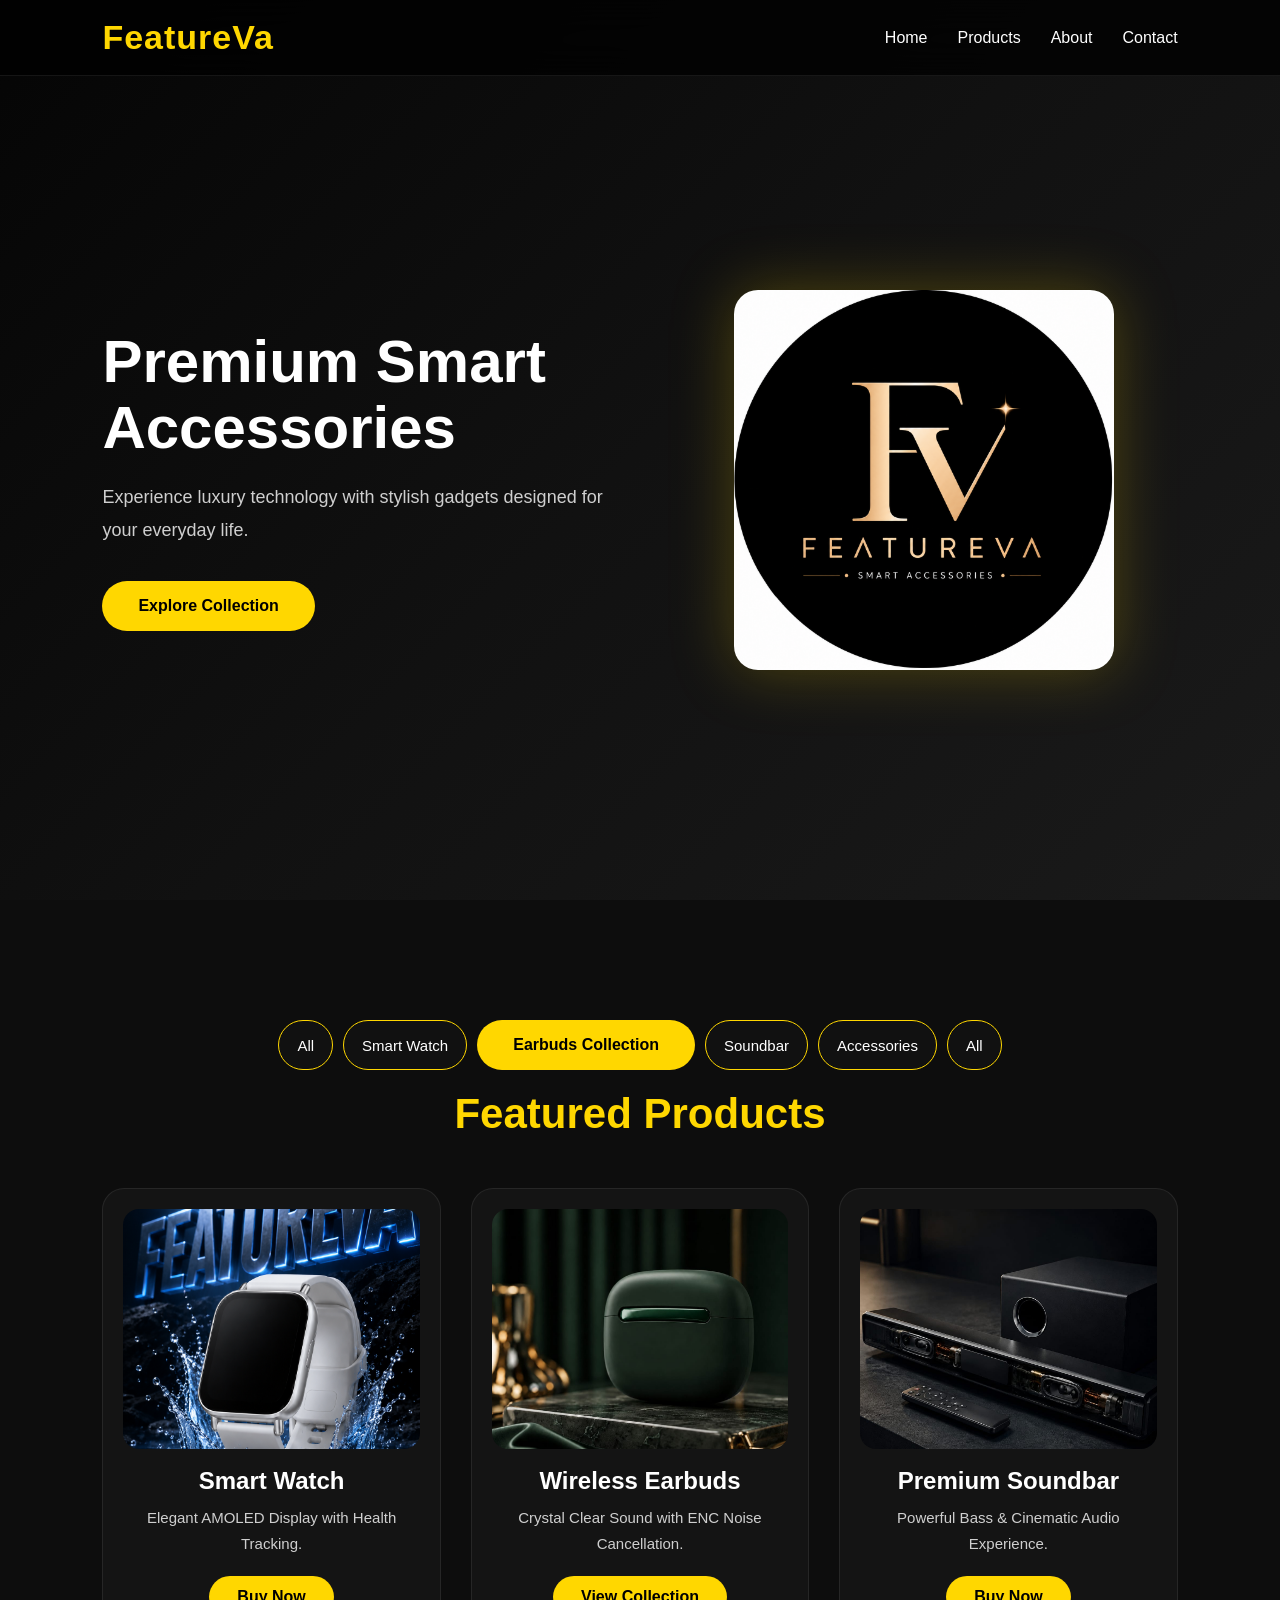
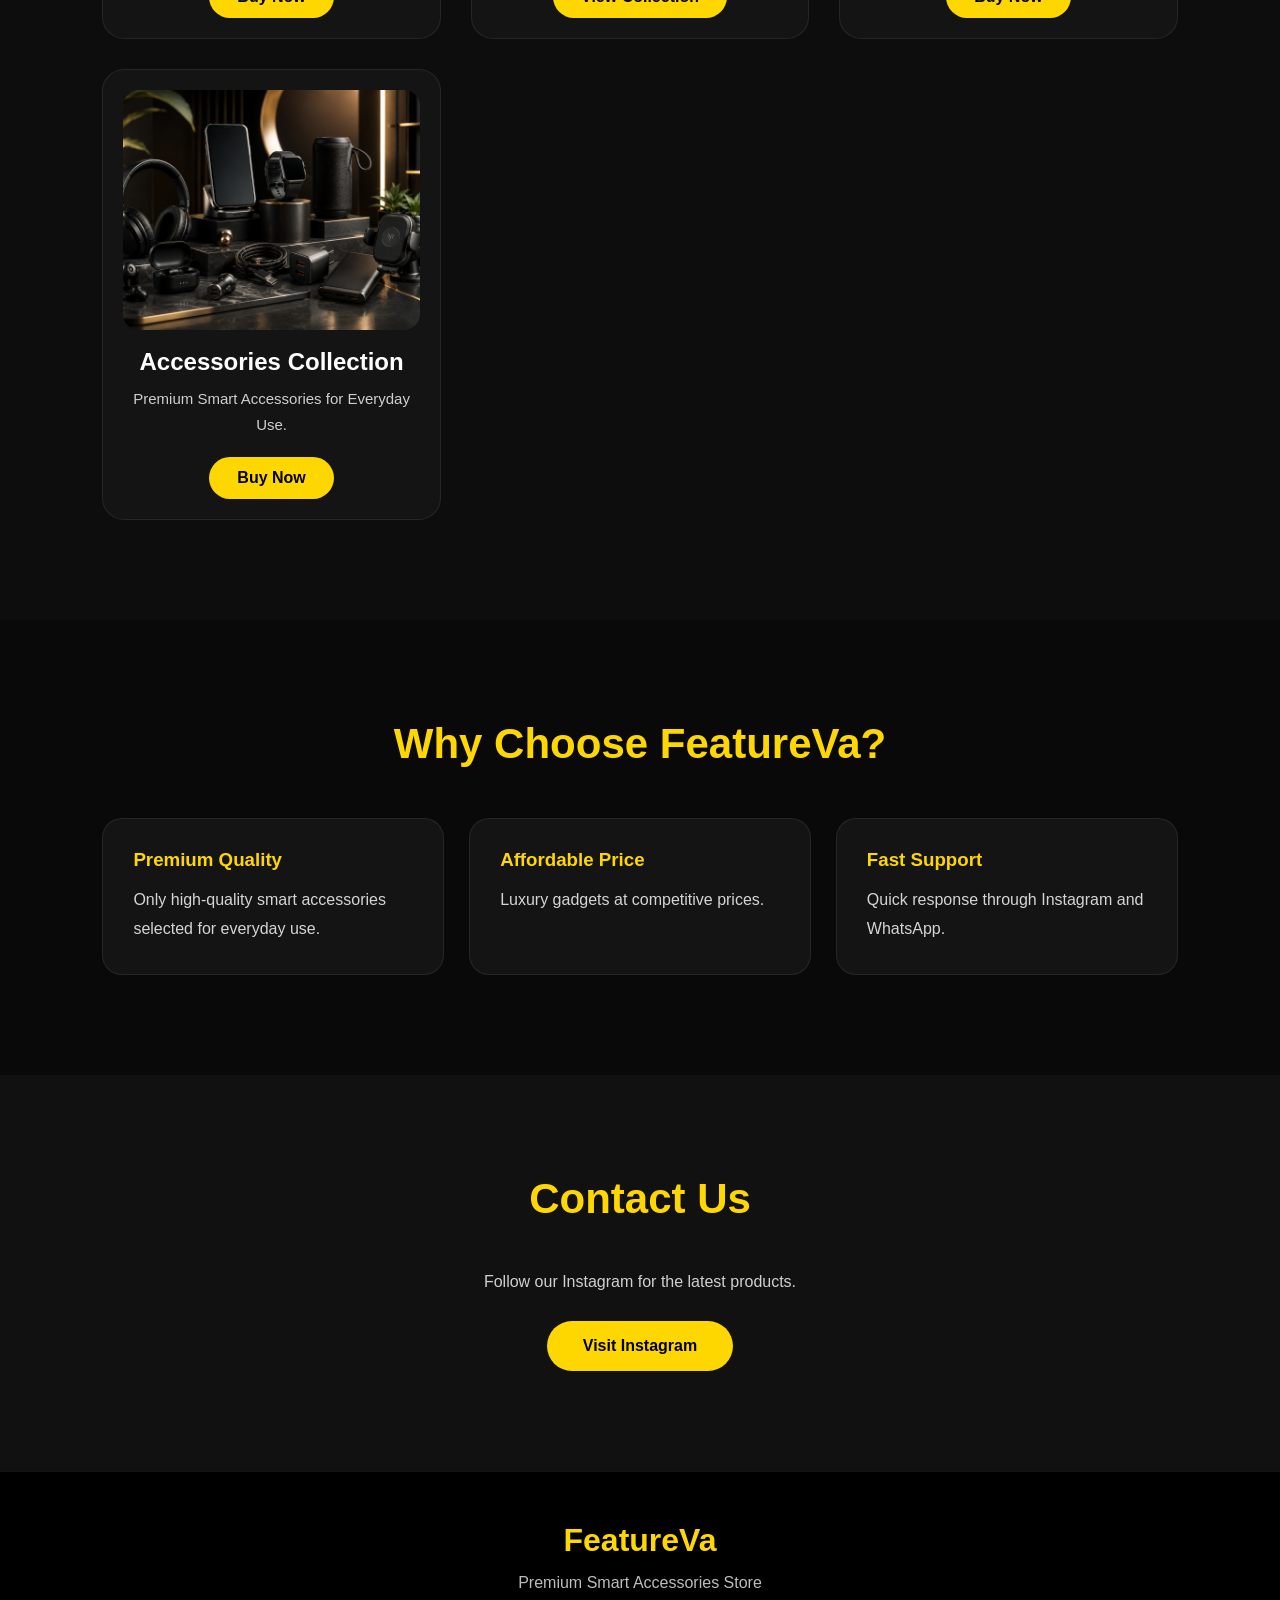
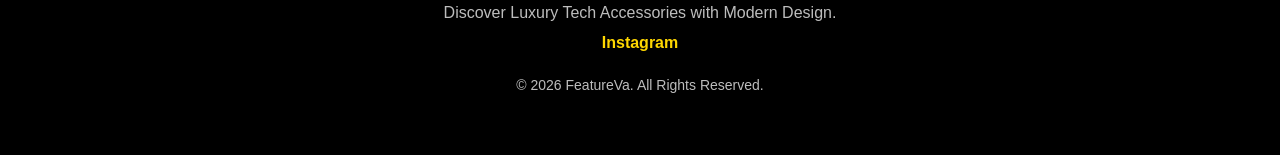
==== commit f5790de1: "Update index.html" ====
--- a/index.html
+++ b/index.html
@@ -73,7 +73,7 @@
   <div class="categories">
     <button>All</button>
     <button onclick="filterProducts('watch')">Smart Watch</button>
-<button onclick="filterProducts('earbuds')">Earbuds</button>
+<a href="earbuds.html" class="btn">Earbuds Collection</a> 
 <button onclick="filterProducts('soundbar')">Soundbar</button>
 <button onclick="filterProducts('accessories')">Accessories</button>
 <button onclick="filterProducts('all')">All</button>
@@ -97,7 +97,7 @@
 <img src="IMG-20260627-WA0021.jpg" alt="Wireless Earbuds">
 <h3>Wireless Earbuds</h3>
 <p>Crystal Clear Sound with ENC Noise Cancellation.</p>
-<a href="#" class="buy-btn">Buy Now</a>
+<a href="earbuds.html" class="buy-btn">View Collection</a>
 </div>
 
 <div class="product-card" data-category="soundbar"> 
